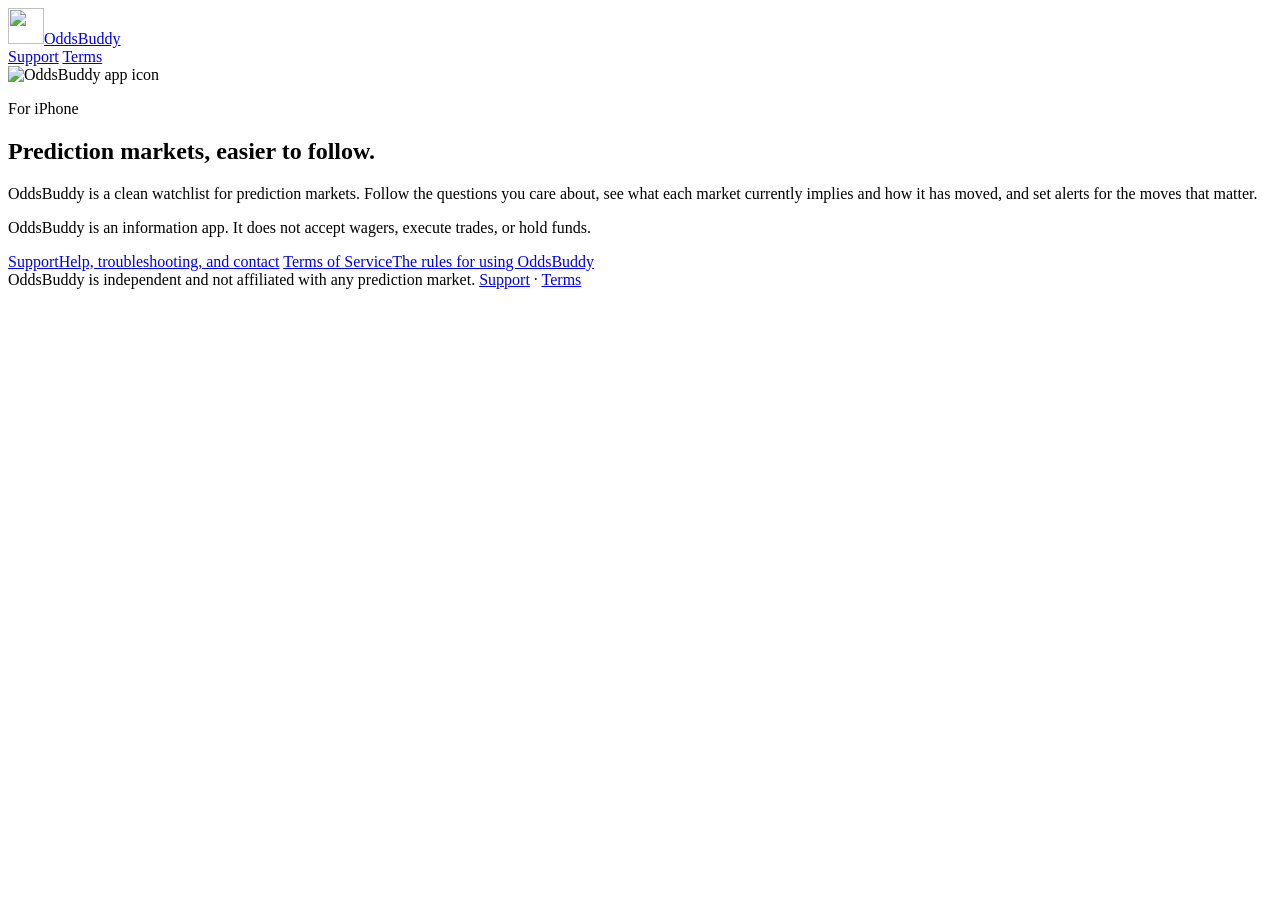
==== index.html @ 64f0e4e3 "Add OddsBuddy site home page and README" ====
<!doctype html>
<html lang="en">
<head>
<meta charset="utf-8">
<meta name="viewport" content="width=device-width, initial-scale=1">
<title>OddsBuddy — Prediction markets, easier to follow</title>
<meta name="description" content="OddsBuddy is an iOS watchlist for prediction markets: follow markets, see current probabilities and movement, and set alerts for meaningful moves.">
<meta name="theme-color" content="#0a1024">
<link rel="icon" type="image/png" sizes="32x32" href="assets/favicon-32.png">
<link rel="icon" type="image/png" sizes="64x64" href="assets/favicon-64.png">
<link rel="apple-touch-icon" href="assets/apple-touch-icon.png">
<link rel="stylesheet" href="assets/site.css">
</head>
<body>
<header class="site">
  <div class="wrap">
    <a class="brand" href="./"><img src="assets/icon-256.png" alt="" width="36" height="36">OddsBuddy</a>
    <nav class="site" aria-label="Site">
      <a href="support/">Support</a>
      <a href="terms/">Terms</a>
    </nav>
  </div>
</header>
<main>
  <div class="wrap">
    <section class="hero">
      <img src="assets/icon-256.png" alt="OddsBuddy app icon" width="96" height="96">
      <p class="eyebrow">For iPhone</p>
      <h1>Prediction markets, easier to follow.</h1>
      <p class="lede">OddsBuddy is a clean watchlist for prediction markets. Follow the questions you care about, see what each market currently implies and how it has moved, and set alerts for the moves that matter.</p>
      <p class="muted small">OddsBuddy is an information app. It does not accept wagers, execute trades, or hold funds.</p>
    </section>
    <div class="links">
      <a href="support/">Support<span>Help, troubleshooting, and contact</span></a>
      <a href="terms/">Terms of Service<span>The rules for using OddsBuddy</span></a>
    </div>
  </div>
</main>
<footer class="site">
  <div class="wrap">
    <span>OddsBuddy is independent and not affiliated with any prediction market.</span>
    <span><a href="support/">Support</a> · <a href="terms/">Terms</a></span>
  </div>
</footer>
</body>
</html>
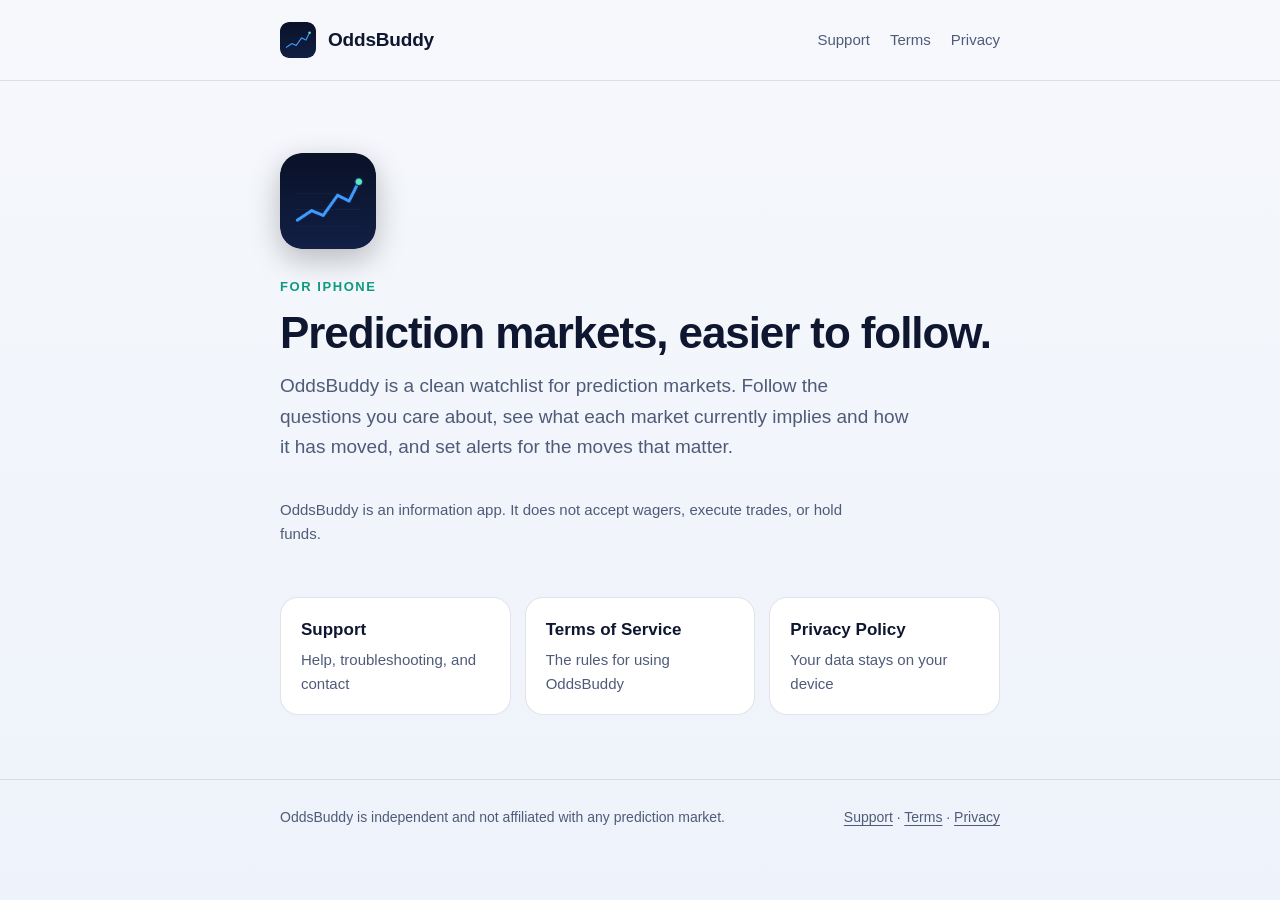
==== commit 54da2254: "Link Privacy Policy from home page" ====
--- a/index.html
+++ b/index.html
@@ -18,6 +18,7 @@
     <nav class="site" aria-label="Site">
       <a href="support/">Support</a>
       <a href="terms/">Terms</a>
+      <a href="privacy/">Privacy</a>
     </nav>
   </div>
 </header>
@@ -33,13 +34,14 @@
     <div class="links">
       <a href="support/">Support<span>Help, troubleshooting, and contact</span></a>
       <a href="terms/">Terms of Service<span>The rules for using OddsBuddy</span></a>
+      <a href="privacy/">Privacy Policy<span>Your data stays on your device</span></a>
     </div>
   </div>
 </main>
 <footer class="site">
   <div class="wrap">
     <span>OddsBuddy is independent and not affiliated with any prediction market.</span>
-    <span><a href="support/">Support</a> · <a href="terms/">Terms</a></span>
+    <span><a href="support/">Support</a> · <a href="terms/">Terms</a> · <a href="privacy/">Privacy</a></span>
   </div>
 </footer>
 </body>
--- a/assets/site.css
+++ b/assets/site.css
@@ -0,0 +1,112 @@
+:root {
+  --bg: #0a1024;
+  --bg-2: #101a38;
+  --surface: #131d3d;
+  --border: rgba(148, 170, 220, 0.16);
+  --text: #eef2fb;
+  --muted: #a3afcb;
+  --blue: #4a9dff;
+  --mint: #5ae6c8;
+  --radius: 18px;
+  color-scheme: dark;
+}
+
+@media (prefers-color-scheme: light) {
+  :root {
+    --bg: #f6f8fc;
+    --bg-2: #eef2fa;
+    --surface: #ffffff;
+    --border: rgba(20, 35, 80, 0.12);
+    --text: #0f1730;
+    --muted: #4f5b78;
+    --blue: #1f6fe0;
+    --mint: #0f9a80;
+    color-scheme: light;
+  }
+}
+
+* { box-sizing: border-box; }
+
+html { -webkit-text-size-adjust: 100%; }
+
+body {
+  margin: 0;
+  background: linear-gradient(180deg, var(--bg) 0%, var(--bg-2) 100%) fixed;
+  color: var(--text);
+  font: 17px/1.6 -apple-system, BlinkMacSystemFont, "SF Pro Text", "Segoe UI", Inter, Roboto, Helvetica, Arial, sans-serif;
+  -webkit-font-smoothing: antialiased;
+}
+
+a { color: var(--blue); text-underline-offset: 3px; }
+a:hover { text-decoration-thickness: 2px; }
+a:focus-visible { outline: 2px solid var(--mint); outline-offset: 3px; border-radius: 4px; }
+
+.wrap { max-width: 760px; margin: 0 auto; padding: 0 20px; }
+
+header.site {
+  padding: 22px 0;
+  border-bottom: 1px solid var(--border);
+}
+header.site .wrap { display: flex; align-items: center; justify-content: space-between; gap: 16px; flex-wrap: wrap; }
+.brand { display: flex; align-items: center; gap: 12px; color: var(--text); text-decoration: none; font-weight: 700; font-size: 19px; letter-spacing: -0.01em; }
+.brand img { width: 36px; height: 36px; border-radius: 9px; }
+nav.site { display: flex; gap: 20px; font-size: 15px; }
+nav.site a { color: var(--muted); text-decoration: none; }
+nav.site a:hover, nav.site a[aria-current="page"] { color: var(--text); }
+
+main { padding: 48px 0 64px; }
+
+.eyebrow { color: var(--mint); font-size: 13px; font-weight: 700; letter-spacing: 0.12em; text-transform: uppercase; margin: 0 0 10px; }
+h1 { font-size: clamp(32px, 6vw, 44px); line-height: 1.12; letter-spacing: -0.025em; margin: 0 0 14px; }
+.lede { color: var(--muted); font-size: 19px; margin: 0 0 36px; max-width: 60ch; }
+h2 { font-size: 23px; letter-spacing: -0.015em; margin: 44px 0 12px; line-height: 1.25; }
+h3 { font-size: 18px; margin: 26px 0 6px; }
+p, li { max-width: 68ch; }
+ul, ol { padding-left: 1.3em; }
+li { margin: 6px 0; }
+.muted { color: var(--muted); }
+.small { font-size: 15px; }
+
+.card {
+  background: var(--surface);
+  border: 1px solid var(--border);
+  border-radius: var(--radius);
+  padding: 22px 24px;
+  margin: 18px 0;
+}
+.card h2:first-child, .card h3:first-child { margin-top: 0; }
+.card p:last-child { margin-bottom: 0; }
+
+.contact-btn {
+  display: inline-block;
+  background: var(--blue);
+  color: #fff;
+  font-weight: 600;
+  padding: 12px 20px;
+  border-radius: 999px;
+  text-decoration: none;
+  margin: 6px 0 4px;
+}
+.contact-btn:hover { filter: brightness(1.08); }
+
+details { border-top: 1px solid var(--border); padding: 14px 0; }
+details:last-of-type { border-bottom: 1px solid var(--border); }
+summary { cursor: pointer; font-weight: 600; list-style: none; position: relative; padding-right: 28px; }
+summary::-webkit-details-marker { display: none; }
+summary::after { content: "+"; position: absolute; right: 2px; top: -2px; color: var(--muted); font-size: 22px; font-weight: 400; }
+details[open] summary::after { content: "–"; }
+details > *:not(summary) { margin-top: 10px; }
+
+.toc { columns: 2; column-gap: 28px; padding-left: 1.2em; font-size: 15px; }
+@media (max-width: 560px) { .toc { columns: 1; } }
+
+.hero { text-align: left; padding: 24px 0 8px; }
+.hero img { width: 96px; height: 96px; border-radius: 22px; margin-bottom: 20px; box-shadow: 0 10px 30px rgba(0,0,0,0.25); }
+.links { display: grid; grid-template-columns: repeat(auto-fit, minmax(200px, 1fr)); gap: 14px; margin-top: 28px; }
+.links a { display: block; background: var(--surface); border: 1px solid var(--border); border-radius: var(--radius); padding: 18px 20px; text-decoration: none; color: var(--text); font-weight: 600; }
+.links a span { display: block; color: var(--muted); font-weight: 400; font-size: 15px; margin-top: 4px; }
+.links a:hover { border-color: var(--blue); }
+
+footer.site { border-top: 1px solid var(--border); padding: 26px 0 40px; color: var(--muted); font-size: 14px; }
+footer.site .wrap { display: flex; justify-content: space-between; flex-wrap: wrap; gap: 12px; }
+footer.site a { color: var(--muted); }
